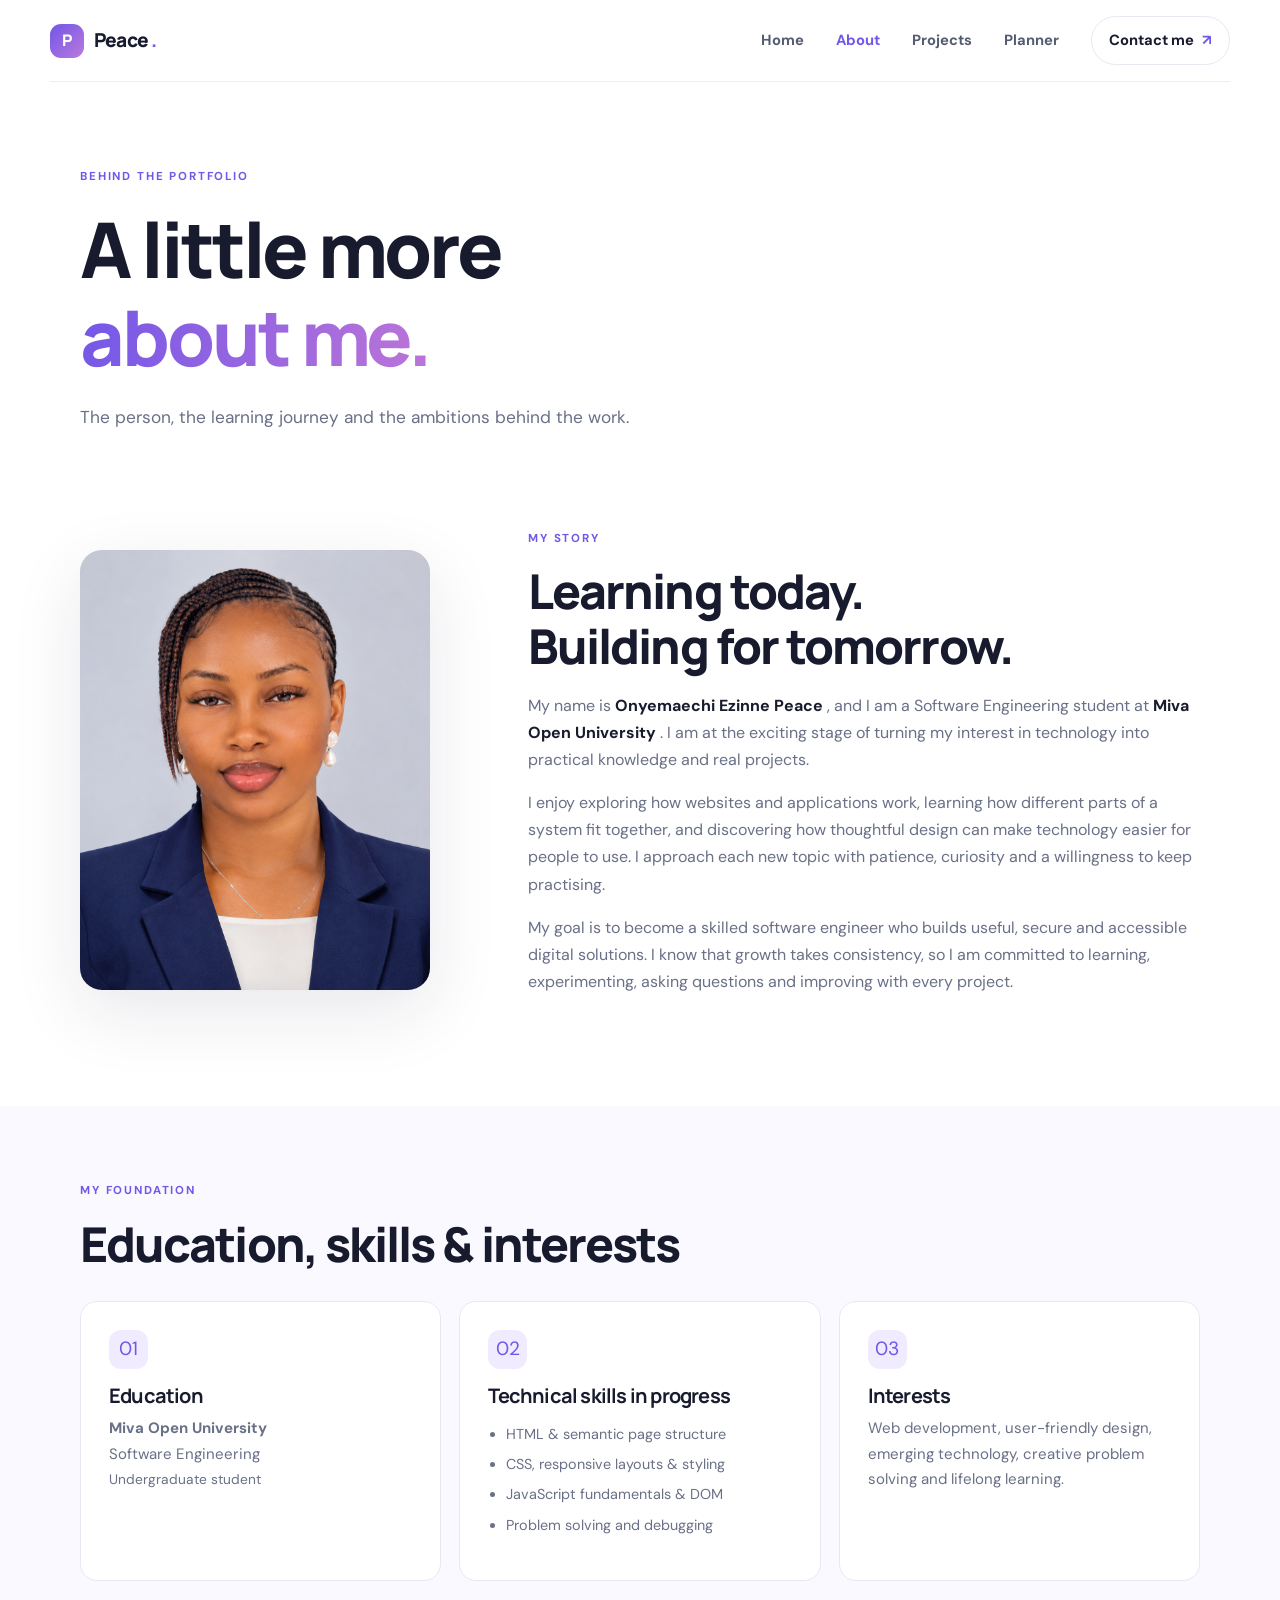
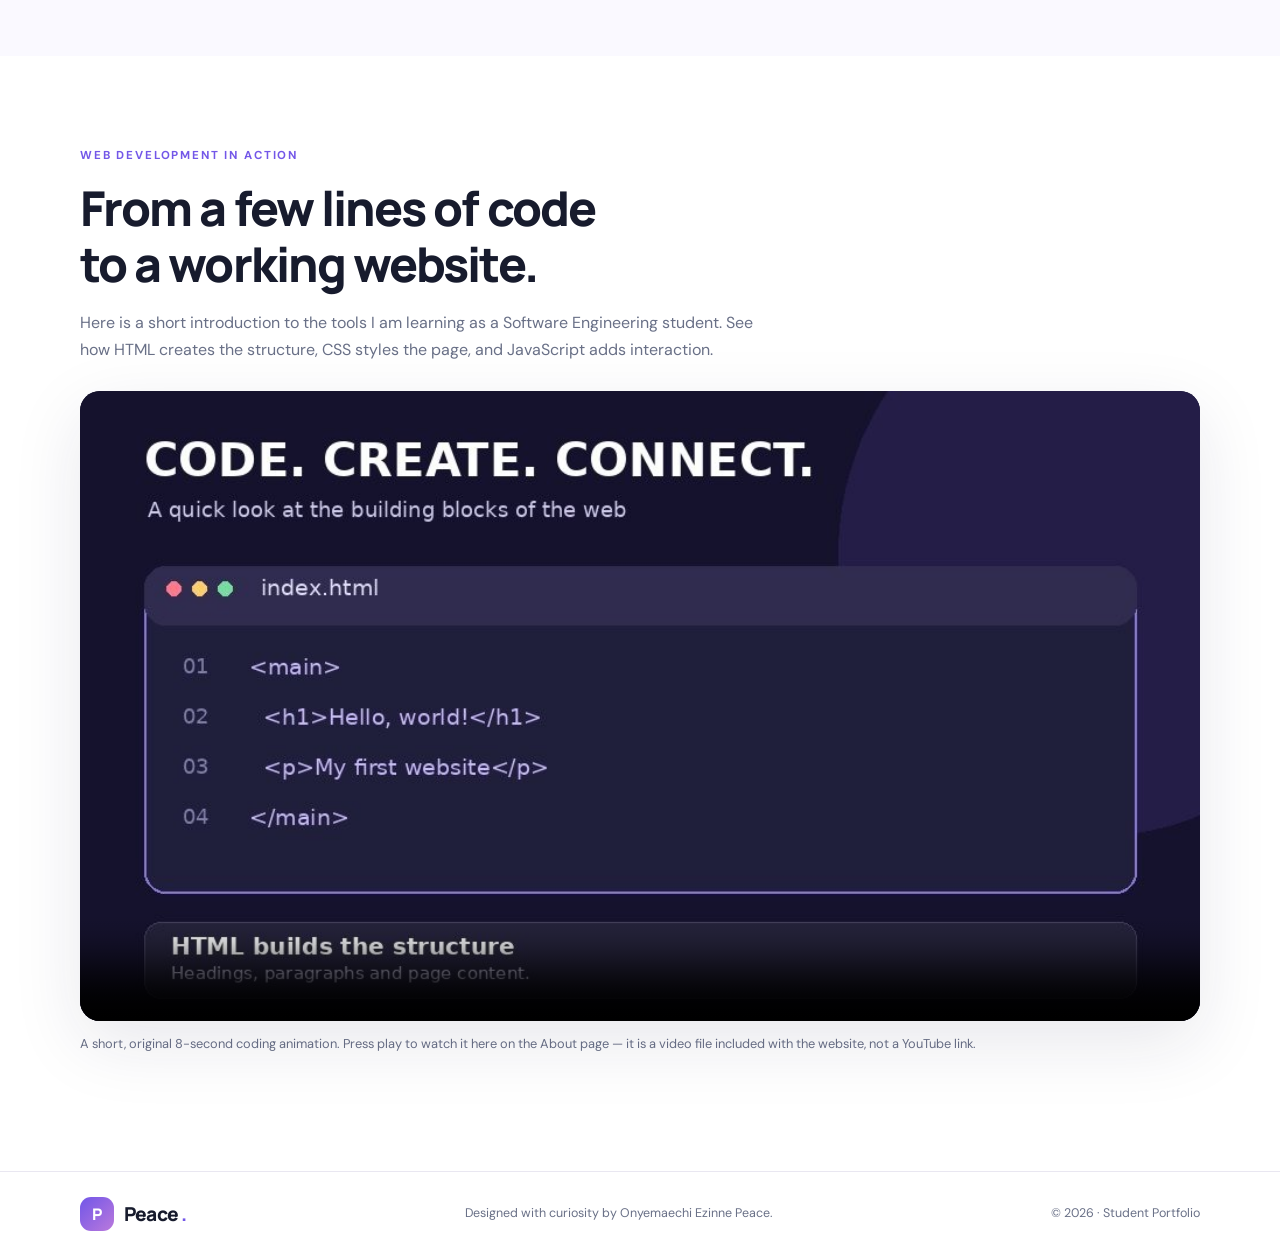
==== about.html @ 13950111 "first" ====
<!DOCTYPE html>
<html lang="en">
 <head>
  <meta charset="utf-8"/>
  <meta content="width=device-width, initial-scale=1.0" name="viewport"/>
  <meta content="Learn about Onyemaechi Ezinne Peace, her education, skills and goals." name="description"/>
  <title>
   About | Onyemaechi Ezinne Peace
  </title>
  <link href="https://fonts.googleapis.com" rel="preconnect"/>
  <link crossorigin="" href="https://fonts.gstatic.com" rel="preconnect"/>
  <link href="https://fonts.googleapis.com/css2?family=DM+Sans:wght@400;500;600;700&amp;family=Manrope:wght@400;500;600;700;800&amp;display=swap" rel="stylesheet"/>
  <link href="css/style.css" rel="stylesheet"/>
  <script defer="" src="js/main.js">
  </script>
 </head>
 <body>
  <header class="site-header">
   <a class="brand" href="index.html">
    <span class="brand-mark">
     P
    </span>
    <span>
     Peace
     <span class="brand-dot">
      .
     </span>
    </span>
   </a>
   <button aria-expanded="false" aria-label="Open navigation" class="menu-toggle">
    ☰
   </button>
   <nav aria-label="Main navigation" class="nav-links">
    <a href="index.html">
     Home
    </a>
    <a class="active" href="about.html">
     About
    </a>
    <a href="projects.html">
     Projects
    </a>
    <a href="planner.html">
     Planner
    </a>
    <a class="nav-cta" href="contact.html">
     Contact me
     <span>
      &nearrow;
     </span>
    </a>
   </nav>
  </header>
  <main>
   <section class="page-hero section-wrap">
    <p class="eyebrow">
     BEHIND THE PORTFOLIO
    </p>
    <h1>
     A little more
     <br/>
     <span class="gradient-text">
      about me.
     </span>
    </h1>
    <p class="page-lead">
     The person, the learning journey and the ambitions behind the work.
    </p>
   </section>
   <section class="section-wrap about-layout">
    <div class="about-photo">
     <img alt="Onyemaechi Ezinne Peace" src="assets/onyemaechi-ezinne-peace.png"/>
    </div>
    <div class="about-copy">
     <p class="eyebrow">
      MY STORY
     </p>
     <h2>
      Learning today.
      <br/>
      Building for tomorrow.
     </h2>
     <p>
      My name is
      <strong>
       Onyemaechi Ezinne Peace
      </strong>
      , and I am a Software Engineering student at
      <strong>
       Miva Open University
      </strong>
      . I am at the exciting stage of turning my interest in technology into practical knowledge and real projects.
     </p>
     <p>
      I enjoy exploring how websites and applications work, learning how different parts of a system fit together, and discovering how thoughtful design can make technology easier for people to use. I approach each new topic with patience, curiosity and a willingness to keep practising.
     </p>
     <p>
      My goal is to become a skilled software engineer who builds useful, secure and accessible digital solutions. I know that growth takes consistency, so I am committed to learning, experimenting, asking questions and improving with every project.
     </p>
    </div>
   </section>
   <section class="soft-section">
    <div class="section-wrap">
     <div class="section-heading">
      <div>
       <p class="eyebrow">
        MY FOUNDATION
       </p>
       <h2>
        Education, skills &amp; interests
       </h2>
      </div>
     </div>
     <div class="about-cards">
      <article class="feature-card">
       <span class="feature-icon">
        01
       </span>
       <h3>
        Education
       </h3>
       <p>
        <strong>
         Miva Open University
        </strong>
        <br/>
        Software Engineering
        <br/>
        <span class="muted">
         Undergraduate student
        </span>
       </p>
      </article>
      <article class="feature-card">
       <span class="feature-icon">
        02
       </span>
       <h3>
        Technical skills in progress
       </h3>
       <ul class="clean-list">
        <li>
         HTML &amp; semantic page structure
        </li>
        <li>
         CSS, responsive layouts &amp; styling
        </li>
        <li>
         JavaScript fundamentals &amp; DOM
        </li>
        <li>
         Problem solving and debugging
        </li>
       </ul>
      </article>
      <article class="feature-card">
       <span class="feature-icon">
        03
       </span>
       <h3>
        Interests
       </h3>
       <p>
        Web development, user-friendly design, emerging technology, creative problem solving and lifelong learning.
       </p>
      </article>
     </div>
    </div>
   </section>
   <section class="section-wrap video-section">
    <div class="video-heading">
     <p class="eyebrow">
      WEB DEVELOPMENT IN ACTION
     </p>
     <h2>
      From a few lines of code
      <br/>
      to a working website.
     </h2>
     <p>
      Here is a short introduction to the tools I am learning as a Software Engineering student. See how HTML creates the structure, CSS styles the page, and JavaScript adds interaction.
     </p>
    </div>
    <div class="video-frame">
     <video aria-label="Short animated introduction to web development and coding" controls="" playsinline="" poster="assets/web-development-video-poster.jpg" preload="metadata">
      <source src="assets/web-development-coding.mp4" type="video/mp4"/>
      Your browser does not support HTML5 video.
     </video>
    </div>
    <p class="video-caption">
     A short, original 8-second coding animation. Press play to watch it here on the About page &mdash; it is a video file included with the website, not a YouTube link.
    </p>
   </section>
  </main>
  <footer class="site-footer">
   <div class="section-wrap footer-inner">
    <a class="brand" href="index.html">
     <span class="brand-mark">
      P
     </span>
     <span>
      Peace
      <span class="brand-dot">
       .
      </span>
     </span>
    </a>
    <p>
     Designed with curiosity by Onyemaechi Ezinne Peace.
    </p>
    <span>
     &copy;
     <span data-year="">
     </span>
     &middot; Student Portfolio
    </span>
   </div>
  </footer>
 </body>
</html>
---- css/style.css ----
:root {
  --ink:#171b2d;
  --muted:#697087;
  --purple:#7357e8;
  --pink:#d58ce9;
  --pale:#f5f3ff;
  --line:#e9e7f1;
  --white:#fff;
  --navy:#202747;
  --shadow:0 22px 70px rgba(31,30,70,.10)
}
* {
  box-sizing:border-box
}
html {
  scroll-behavior:smooth
}
body {
  margin:0;
  color:var(--ink);
  font-family:"DM Sans",sans-serif;
  background:#fff;
  line-height:1.7
}
h1,h2,h3,.brand {
  font-family:"Manrope",sans-serif;
  line-height:1.15;
  letter-spacing:-.04em
}
h1 {
  font-size:clamp(3rem,7vw,5.8rem);
  font-weight:800;
  margin:18px 0 22px
}
h2 {
  font-size:clamp(2rem,4vw,3rem);
  font-weight:800;
  margin:8px 0 18px
}
h3 {
  font-size:1.25rem;
  margin:15px 0 9px
}
p {
  margin:0 0 16px
}
.section-wrap {
  width:min(1120px,calc(100% - 48px));
  margin-inline:auto
}
.site-header {
  height:82px;
  display:flex;
  align-items:center;
  justify-content:space-between;
  width:min(1180px,calc(100% - 48px));
  margin:auto;
  border-bottom:1px solid #f0eef5;
  position:relative;
  z-index:5
}
.brand {
  display:flex;
  align-items:center;
  gap:10px;
  text-decoration:none;
  color:var(--ink);
  font-size:1.2rem;
  font-weight:800
}
.brand-mark {
  width:34px;
  height:34px;
  border-radius:11px;
  background:linear-gradient(135deg,#7156e8,#ba79dc);
  display:grid;
  place-items:center;
  color:white;
  font-size:1rem
}
.brand-dot {
  color:var(--purple)
}
.nav-links {
  display:flex;
  align-items:center;
  gap:32px
}
.nav-links a,.text-link {
  font-size:.92rem;
  font-weight:700;
  color:#555c71;
  text-decoration:none;
  transition:.2s
}
.nav-links a:hover,.nav-links a.active,.text-link:hover {
  color:var(--purple)
}
.nav-links .nav-cta {
  padding:11px 17px;
  border:1px solid var(--line);
  border-radius:30px;
  color:var(--ink)
}
.nav-cta span {
  color:var(--purple);
  padding-left:5px
}
.menu-toggle {
  display:none;
  border:0;
  background:none;
  font-size:1.5rem;
  color:var(--ink)
}
.eyebrow {
  font-size:.72rem;
  letter-spacing:.16em;
  font-weight:700;
  color:var(--purple);
  margin-bottom:15px
}
.status-dot {
  display:inline-block;
  width:7px;
  height:7px;
  border-radius:50%;
  background:#5fc69b;
  margin:0 8px 1px 0
}
.gradient-text {
  background:linear-gradient(100deg,#7357e8,#bd75d7);
  -webkit-background-clip:text;
  background-clip:text;
  color:transparent
}
.hero {
  min-height:650px;
  display:grid;
  grid-template-columns:1.05fr .95fr;
  align-items:center;
  gap:55px;
  padding-top:45px;
  padding-bottom:65px
}
.hero-lead {
  font-size:1.13rem;
  color:var(--muted);
  max-width:570px;
  line-height:1.85
}
.hero-lead strong {
  color:var(--ink)
}
.hero-actions {
  display:flex;
  align-items:center;
  gap:28px;
  margin:30px 0 45px
}
.button {
  display:inline-flex;
  align-items:center;
  justify-content:center;
  gap:16px;
  padding:14px 22px;
  border-radius:10px;
  text-decoration:none;
  font:700 .92rem "DM Sans",sans-serif;
  border:0;
  cursor:pointer;
  transition:transform .2s,box-shadow .2s
}
.button:hover {
  transform:translateY(-2px);
  box-shadow:0 10px 25px #7357e833
}
.button-primary {
  background:var(--purple);
  color:white
}
.button-light {
  background:white;
  color:var(--purple)
}
.hero-meta {
  display:flex;
  gap:35px
}
.hero-meta div {
  display:flex;
  flex-direction:column
}
.hero-meta strong {
  font:800 1.15rem "Manrope";
  color:var(--ink)
}
.hero-meta span {
  font-size:.76rem;
  color:var(--muted)
}
.hero-visual {
  height:500px;
  position:relative;
  display:grid;
  place-items:center
}
.portrait-frame {
  width:min(390px,78%);
  height:450px;
  border-radius:48% 48% 28px 28px;
  overflow:hidden;
  position:relative;
  z-index:1;
  background:#e8e9f2;
  box-shadow:var(--shadow)
}
.portrait-frame img {
  width:100%;
  height:100%;
  object-fit:cover;
  object-position:center top
}
.orbit {
  position:absolute;
  border:1px solid #e9e3ff;
  border-radius:50%;
  transform:rotate(-25deg)
}
.orbit-one {
  width:490px;
  height:350px
}
.orbit-two {
  width:540px;
  height:410px;
  transform:rotate(35deg)
}
.floating-note {
  position:absolute;
  z-index:2;
  display:flex;
  align-items:center;
  gap:12px;
  background:white;
  border:1px solid var(--line);
  padding:13px 17px;
  border-radius:14px;
  box-shadow:var(--shadow)
}
.note-top {
  top:65px;
  left:0
}
.note-bottom {
  right:-10px;
  bottom:65px
}
.floating-note b,.floating-note small {
  display:block
}
.floating-note b {
  font-size:.82rem
}
.floating-note small {
  font-size:.69rem;
  color:var(--muted)
}
.note-icon,.feature-icon {
  width:39px;
  height:39px;
  border-radius:12px;
  display:grid;
  place-items:center;
  background:#f0ebff;
  color:var(--purple);
  font-size:1.2rem
}
.note-icon.purple {
  background:#fceefa;
  color:#b45bc9
}
.intro-band {
  background:var(--pale);
  padding:75px 0
}
.intro-inner {
  max-width:790px;
  text-align:center
}
.intro-inner h2 {
  font-size:clamp(2rem,4.5vw,3.4rem)
}
.intro-inner>p:last-child {
  max-width:660px;
  margin:0 auto;
  color:var(--muted)
}
.home-grid-section {
  padding-top:90px;
  padding-bottom:100px
}
.section-heading {
  display:flex;
  align-items:end;
  justify-content:space-between;
  margin-bottom:30px
}
.section-heading h2 {
  margin-bottom:0
}
.feature-grid,.about-cards {
  display:grid;
  grid-template-columns:repeat(3,1fr);
  gap:18px
}
.feature-card {
  padding:28px;
  border:1px solid var(--line);
  border-radius:17px;
  background:white;
  transition:.25s
}
.feature-card:hover,.project-card:hover {
  transform:translateY(-5px);
  box-shadow:var(--shadow)
}
.feature-card p {
  color:var(--muted);
  font-size:.94rem;
  margin-bottom:0
}
.closing-cta {
  background:linear-gradient(110deg,#292c52,#483d83);
  color:white;
  padding:62px 0
}
.cta-inner {
  display:flex;
  justify-content:space-between;
  align-items:center
}
.cta-inner h2 {
  margin:0 0 10px
}
.cta-inner p:last-child {
  color:#d5d3e8;
  margin:0
}
.cta-inner .eyebrow {
  color:#c7b9ff
}
.site-footer {
  border-top:1px solid var(--line);
  padding:25px 0
}
.footer-inner {
  display:flex;
  align-items:center;
  justify-content:space-between;
  gap:20px
}
.footer-inner p,.footer-inner>span {
  font-size:.78rem;
  color:var(--muted);
  margin:0
}
.page-hero {
  padding-top:85px;
  padding-bottom:55px
}
.page-hero h1 {
  font-size:clamp(3.1rem,6vw,5rem)
}
.page-lead {
  max-width:650px;
  color:var(--muted);
  font-size:1.08rem
}
.about-layout {
  display:grid;
  grid-template-columns:.72fr 1.28fr;
  gap:70px;
  align-items:center;
  padding:25px 0 95px
}
.about-photo {
  height:440px;
  max-width:350px;
  border-radius:22px;
  overflow:hidden;
  background:#eef0f8;
  box-shadow:var(--shadow)
}
.about-photo img {
  width:100%;
  height:100%;
  object-fit:cover;
  object-position:top
}
.about-copy p:not(.eyebrow) {
  color:var(--muted)
}
.about-copy strong {
  color:var(--ink)
}
.soft-section {
  background:#faf9ff;
  padding:75px 0
}
.clean-list {
  padding-left:18px;
  color:var(--muted);
  font-size:.9rem
}
.clean-list li {
  margin:6px 0
}
.muted {
  color:var(--muted);
  font-size:.86rem
}
.video-section {
  padding-top:90px;
  padding-bottom:100px
}
.video-heading {
  max-width:690px;
  margin-bottom:28px
}
.video-heading p:last-child {
  color:var(--muted)
}
.video-frame {
  position:relative;
  aspect-ratio:16/9;
  width:100%;
  overflow:hidden;
  border-radius:20px;
  background:#15152b;
  box-shadow:var(--shadow)
}
.video-frame video {
  position:absolute;
  inset:0;
  width:100%;
  height:100%;
  border:0;
  object-fit:cover;
  background:#15152b
}
.video-caption {
  font-size:.8rem;
  color:var(--muted);
  margin-top:12px
}
.projects-grid {
  display:grid;
  grid-template-columns:repeat(2,1fr);
  gap:25px;
  padding-bottom:55px
}
.project-card {
  border:1px solid var(--line);
  border-radius:18px;
  overflow:hidden;
  transition:.25s
}
.project-art {
  height:245px;
  padding:25px;
  display:grid;
  place-items:center;
  overflow:hidden
}
.art-dashboard {
  background:#eae8ff
}
.mock-top {
  width:85%;
  height:25px;
  background:white;
  border-radius:7px 7px 0 0;
  display:flex;
  align-items:center;
  gap:5px;
  padding:0 10px;
  font-size:.55rem;
  color:#777
}
.mock-top i,.browser-bar i,.code-head i {
  width:6px;
  height:6px;
  border-radius:50%;
  background:#d5c9ff
}
.mock-top b {
  margin-left:auto;
  letter-spacing:.12em
}
.mock-dash {
  width:85%;
  height:155px;
  background:white;
  display:flex;
  gap:12px;
  padding:14px
}
.mock-side {
  width:23%;
  background:#eeeaff;
  border-radius:5px
}
.mock-content {
  flex:1
}
.mock-content>span {
  display:inline-block;
  width:43%;
  height:28px;
  background:#f3f1fb;
  border-radius:5px;
  margin:0 5px 10px 0
}
.mock-bars {
  height:65px;
  display:flex;
  align-items:end;
  gap:9px;
  background:#faf9ff;
  padding:8px
}
.mock-bars i {
  width:16%;
  background:#9b85ef;
  border-radius:4px 4px 0 0;
  height:45%
}
.mock-bars i:nth-child(2) {
  height:80%
}
.mock-bars i:nth-child(3) {
  height:60%
}
.mock-bars i:nth-child(4) {
  height:95%
}
.art-web {
  background:#dceeea
}
.browser-bar {
  width:85%;
  height:20px;
  background:#fff;
  border-radius:6px 6px 0 0;
  padding:7px;
  display:flex;
  gap:5px
}
.browser-bar i {
  background:#a6c7be
}
.web-preview {
  width:85%;
  height:160px;
  background:linear-gradient(120deg,#214e4c,#55978a);
  padding:25px;
  color:white;
  position:relative
}
.web-preview b {
  font:800 1.55rem "Manrope";
  line-height:1.1
}
.web-preview span {
  display:block;
  width:85px;
  height:7px;
  background:#e3c58d;
  margin-top:15px;
  border-radius:5px
}
.web-preview div {
  position:absolute;
  right:20px;
  bottom:15px;
  width:70px;
  height:90px;
  border-radius:45px 45px 8px 8px;
  background:#c4d8cb
}
.art-code {
  background:#24233e
}
.code-window {
  width:90%;
  background:#151629;
  border-radius:10px;
  box-shadow:0 15px 30px #1114;
  overflow:hidden
}
.code-head {
  height:30px;
  background:#30304e;
  display:flex;
  align-items:center;
  gap:6px;
  padding:0 12px
}
.code-head i {
  background:#e78d9b
}
.code-head span {
  font-size:.6rem;
  color:#c7c5df;
  margin-left:10px
}
.code-lines {
  padding:25px;
  color:#e1defe;
  font: .9rem/2 monospace
}
.code-lines b {
  color:#d69cf0
}
.code-lines em {
  color:#a8d8b8;
  font-style:normal
}
.code-lines strong {
  color:#8fc8f0
}
.code-lines i {
  color:#f0c987;
  font-style:normal
}
.code-lines small {
  color:#8585a6
}
.project-info {
  padding:25px
}
.project-number {
  font-size:.68rem;
  letter-spacing:.14em;
  color:var(--purple);
  font-weight:700
}
.project-info h2 {
  font-size:1.55rem;
  margin:8px 0 12px
}
.project-info>p:not(.project-number) {
  color:var(--muted);
  font-size:.92rem
}
.tag-row {
  display:flex;
  flex-wrap:wrap;
  gap:8px;
  margin:18px 0
}
.tag-row span {
  background:#f2efff;
  color:#6653bd;
  border-radius:30px;
  padding:5px 10px;
  font-size:.7rem;
  font-weight:700
}
.project-note {
  display:flex;
  gap:15px;
  align-items:center;
  background:#faf9ff;
  border-radius:15px;
  padding:22px;
  margin-bottom:90px
}
.project-note p {
  margin:0;
  color:var(--muted);
  font-size:.9rem
}
.project-note strong {
  color:var(--ink)
}
.planner-wrap {
  padding:10px 0 100px
}
.planner-panel {
  max-width:850px;
  margin:auto;
  padding:35px;
  border:1px solid var(--line);
  border-radius:20px;
  box-shadow:var(--shadow)
}
.planner-top {
  display:flex;
  justify-content:space-between;
  align-items:center
}
.planner-top h2 {
  font-size:1.8rem;
  margin:5px 0
}
.planner-top p {
  margin-bottom:0
}
.task-count {
  width:65px;
  height:65px;
  border-radius:18px;
  background:var(--pale);
  display:grid;
  place-content:center;
  text-align:center
}
.task-count strong {
  font:800 1.3rem "Manrope"
}
.task-count span {
  font-size:.65rem;
  color:var(--muted)
}
.task-form {
  display:grid;
  grid-template-columns:1fr 150px auto;
  gap:10px;
  margin:30px 0 22px
}
.task-form input,.field input,.field textarea {
  width:100%;
  border:1px solid #e4e2ed;
  border-radius:9px;
  padding:13px 14px;
  font:inherit;
  font-size:.9rem;
  outline:none;
  background:white
}
.task-form input:focus,.field input:focus,.field textarea:focus {
  border-color:var(--purple);
  box-shadow:0 0 0 3px #7357e81c
}
.task-toolbar {
  display:flex;
  align-items:center;
  justify-content:space-between;
  border-bottom:1px solid var(--line);
  padding-bottom:13px
}
.filter-tabs {
  display:flex;
  gap:5px
}
.filter-btn,.subtle-button {
  border:0;
  background:none;
  padding:8px 12px;
  border-radius:7px;
  color:var(--muted);
  font:600 .82rem "DM Sans";
  cursor:pointer
}
.filter-btn.active {
  background:var(--pale);
  color:var(--purple)
}
.subtle-button {
  color:#8a6b9c
}
.task-list {
  list-style:none;
  padding:0;
  margin:10px 0
}
.task-item {
  display:flex;
  align-items:center;
  gap:12px;
  padding:15px 4px;
  border-bottom:1px solid #f0eef5
}
.task-check {
  width:19px;
  height:19px;
  accent-color:var(--purple)
}
.task-main {
  flex:1;
  min-width:0
}
.task-title {
  display:block;
  font-weight:600;
  overflow-wrap:anywhere
}
.task-date {
  font-size:.73rem;
  color:var(--muted)
}
.task-item.done .task-title {
  text-decoration:line-through;
  color:#a0a1ad
}
.delete-task {
  border:0;
  background:#fff1f2;
  color:#c45d6a;
  border-radius:8px;
  padding:7px 10px;
  cursor:pointer
}
.empty-state {
  text-align:center;
  color:var(--muted);
  padding:25px 0
}
.progress-area {
  margin-top:22px
}
.progress-label {
  display:flex;
  justify-content:space-between;
  font-size:.8rem;
  margin-bottom:9px
}
.progress-label strong {
  color:var(--purple)
}
.progress-track {
  height:8px;
  background:#f0eef7;
  border-radius:10px;
  overflow:hidden
}
.progress-track span {
  display:block;
  width:0;
  height:100%;
  background:linear-gradient(90deg,#7357e8,#c17bdb);
  border-radius:10px;
  transition:width .3s
}
.contact-layout {
  display:grid;
  grid-template-columns:.8fr 1.2fr;
  gap:80px;
  padding:20px 0 100px
}
.contact-aside h2 {
  font-size:2.4rem
}
.contact-aside>p:not(.eyebrow) {
  color:var(--muted)
}
.contact-detail {
  display:flex;
  gap:13px;
  align-items:center;
  margin-top:25px
}
.contact-detail>span {
  width:42px;
  height:42px;
  display:grid;
  place-items:center;
  border-radius:12px;
  background:var(--pale);
  color:var(--purple);
  font-size:1.1rem
}
.contact-detail small,.contact-detail strong {
  display:block
}
.contact-detail small {
  font-size:.65rem;
  letter-spacing:.13em;
  color:var(--muted)
}
.contact-detail strong {
  font-size:.9rem
}
.contact-form {
  padding:30px;
  border:1px solid var(--line);
  border-radius:17px;
  box-shadow:var(--shadow)
}
.form-row {
  display:grid;
  grid-template-columns:1fr 1fr;
  gap:15px
}
.field {
  margin-bottom:17px
}
.field label {
  display:block;
  font-size:.82rem;
  font-weight:700;
  margin-bottom:7px
}
.field textarea {
  resize:vertical
}
.field-error {
  display:block;
  color:#c84f62;
  font-size:.73rem;
  min-height:16px
}
.input-error {
  border-color:#d45c6c!important
}
.form-feedback {
  font-size:.78rem;
  color:var(--muted);
  margin:15px 0 0
}
.form-feedback.success {
  color:#26845d
}
.sr-only {
  position:absolute;
  width:1px;
  height:1px;
  padding:0;
  margin:-1px;
  overflow:hidden;
  clip:rect(0,0,0,0);
  white-space:nowrap;
  border:0
}
@media(max-width:800px) {
  .nav-links {
    gap:16px
  }
  .hero {
    gap:20px
  }
  .hero-visual {
    height:420px
  }
  .portrait-frame {
    height:380px
  }
  .note-top {
    left:-10px
  }
  .note-bottom {
    right:-5px
  }
  .about-layout {
    gap:35px
  }
  .contact-layout {
    gap:35px
  }
}
@media(max-width:650px) {
  .section-wrap,.site-header {
    width:min(100% - 34px,540px)
  }
  .site-header {
    height:70px
  }
  .menu-toggle {
    display:block
  }
  .nav-links {
    display:none;
    position:absolute;
    top:69px;
    left:0;
    right:0;
    padding:18px;
    background:white;
    border:1px solid var(--line);
    border-radius:0 0 14px 14px;
    box-shadow:var(--shadow);
    flex-direction:column;
    align-items:stretch;
    gap:5px
  }
  .nav-links.open {
    display:flex
  }
  .nav-links a {
    padding:9px 12px
  }
  .nav-links .nav-cta {
    border:0
  }
  .hero {
    grid-template-columns:1fr;
    padding-top:65px;
    gap:10px
  }
  .hero h1 {
    font-size:3.3rem
  }
  .hero-visual {
    height:420px;
    max-width:480px;
    width:100%;
    margin:auto
  }
  .portrait-frame {
    height:370px;
    width:72%
  }
  .orbit-one {
    width:90%;
    height:300px
  }
  .orbit-two {
    width:100%;
    height:350px
  }
  .note-top {
    top:40px
  }
  .note-bottom {
    bottom:35px
  }
  .hero-meta {
    gap:20px
  }
  .hero-meta span {
    font-size:.68rem
  }
  .intro-band {
    padding:60px 0
  }
  .home-grid-section {
    padding:65px 0
  }
  .section-heading {
    align-items:start;
    gap:15px;
    flex-direction:column
  }
  .feature-grid,.about-cards,.projects-grid {
    grid-template-columns:1fr
  }
  .cta-inner {
    align-items:start;
    gap:25px;
    flex-direction:column
  }
  .footer-inner {
    align-items:flex-start;
    flex-direction:column;
    gap:8px
  }
  .page-hero {
    padding-top:65px;
    padding-bottom:35px
  }
  .about-layout {
    grid-template-columns:1fr;
    padding-bottom:65px
  }
  .about-photo {
    height:380px;
    width:100%;
    max-width:400px;
    margin:auto
  }
  .soft-section {
    padding:60px 0
  }
  .video-section {
    padding:65px 0
  }
  .project-art {
    height:220px
  }
  .planner-panel {
    padding:22px 16px
  }
  .task-form {
    grid-template-columns:1fr 1fr
  }
  .task-form input:first-of-type {
    grid-column:1/-1
  }
  .task-form button {
    grid-column:1/-1
  }
  .task-toolbar {
    align-items:flex-start;
    gap:8px;
    flex-direction:column
  }
  .contact-layout {
    grid-template-columns:1fr;
    padding-bottom:65px
  }
  .contact-aside h2 {
    font-size:2rem
  }
  .contact-form {
    padding:20px 16px
  }
  .form-row {
    grid-template-columns:1fr;
    gap:0
  }
}
@media(prefers-reduced-motion:reduce) {
  *,*::before,*::after {
    scroll-behavior:auto!important;
    transition:none!important
  }
}
/* Projects page: photographic cards inspired by the supplied reference,
   while retaining the portfolio's existing purple colour palette. */
.projects-hero {
  padding-bottom:32px
}
.projects-hero h1 {
  font-family:Georgia,"Times New Roman",serif;
  font-weight:700;
  letter-spacing:-.045em;
  line-height:.98
}
.projects-hero h1 .gradient-text {
  font-style:italic
}
.projects-hero .page-lead {
  max-width:790px
}
.projects-grid {
  grid-template-columns:repeat(2,minmax(0,1fr));
  gap:26px;
  padding-bottom:42px;
  align-items:start
}
.project-card {
  background:#fff;
  border:1px solid var(--line);
  border-radius:17px;
  overflow:hidden;
  box-shadow:0 8px 26px rgba(31,30,70,.045);
  transition:transform .25s,box-shadow .25s
}
.project-card:hover {
  transform:translateY(-5px);
  box-shadow:var(--shadow)
}
.project-image {
  display:block;
  width:100%;
  height:235px;
  object-fit:cover;
  object-position:center
}
.project-info {
  padding:25px 27px 27px
}
.project-info h2 {
  font-family:Georgia,"Times New Roman",serif;
  font-size:1.7rem;
  font-weight:700;
  letter-spacing:-.025em;
  margin:8px 0 12px
}
.project-info>p:not(.project-number) {
  font-size:.94rem;
  line-height:1.75;
  color:var(--muted);
  min-height:5em
}
.project-number {
  color:var(--purple);
  font-size:.69rem;
  letter-spacing:.16em;
  font-weight:700;
  margin-bottom:8px
}
.tag-row {
  gap:9px;
  margin:19px 0 17px
}
.tag-row span {
  background:#f1edff;
  color:#6653bd;
  border:1px solid #e9e2ff;
  border-radius:30px;
  padding:7px 13px;
  font-size:.76rem;
  font-weight:500
}
.project-info .text-link {
  display:inline-flex;
  align-items:center;
  gap:7px;
  color:var(--purple);
  font-size:.88rem
}
.project-note {
  margin-bottom:85px
}
@media(max-width:650px) {
  .projects-grid {
    grid-template-columns:1fr;
    gap:22px
  }
  .projects-hero {
    padding-bottom:28px
  }
  .project-image {
    height:215px
  }
  .project-info {
    padding:22px
  }
  .project-info>p:not(.project-number) {
    min-height:0
  }
}
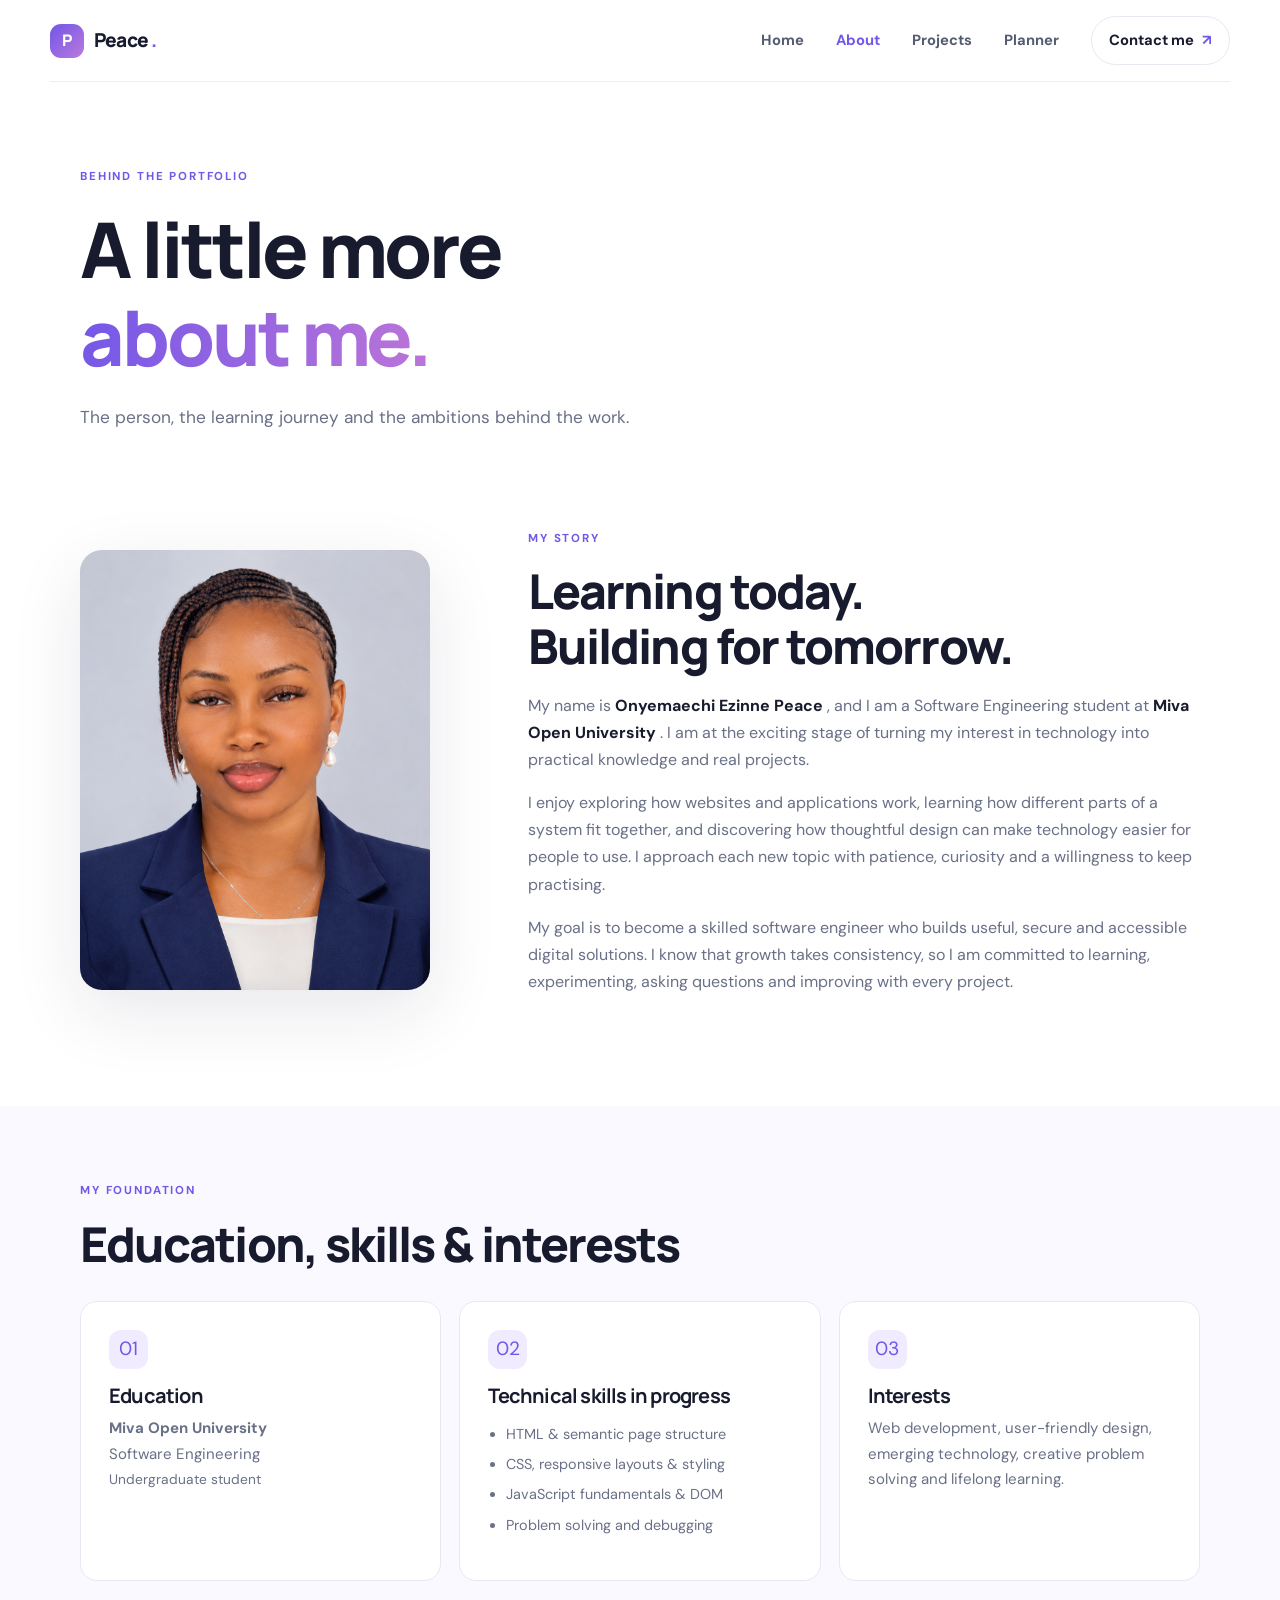
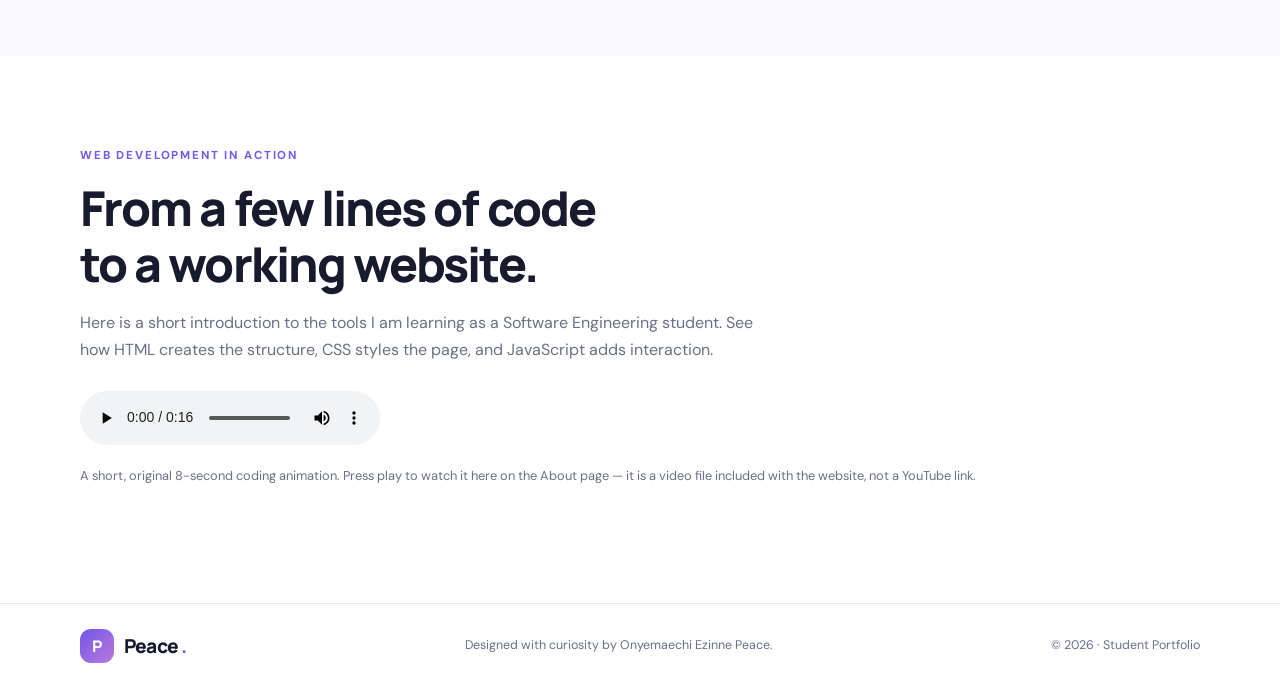
==== commit 27c67df9: "audio added" ====
--- a/about.html
+++ b/about.html
@@ -181,12 +181,16 @@
       Here is a short introduction to the tools I am learning as a Software Engineering student. See how HTML creates the structure, CSS styles the page, and JavaScript adds interaction.
      </p>
     </div>
-    <div class="video-frame">
+    <!-- <div class="video-frame">
      <video aria-label="Short animated introduction to web development and coding" controls="" playsinline="" poster="assets/web-development-video-poster.jpg" preload="metadata">
       <source src="assets/web-development-coding.mp4" type="video/mp4"/>
       Your browser does not support HTML5 video.
      </video>
-    </div>
+    </div> -->
+    <audio controls>
+  <source src="assets/my-audio.mp3" type="audio/mpeg">
+  Your browser does not support audio.
+</audio>
     <p class="video-caption">
      A short, original 8-second coding animation. Press play to watch it here on the About page &mdash; it is a video file included with the website, not a YouTube link.
     </p>
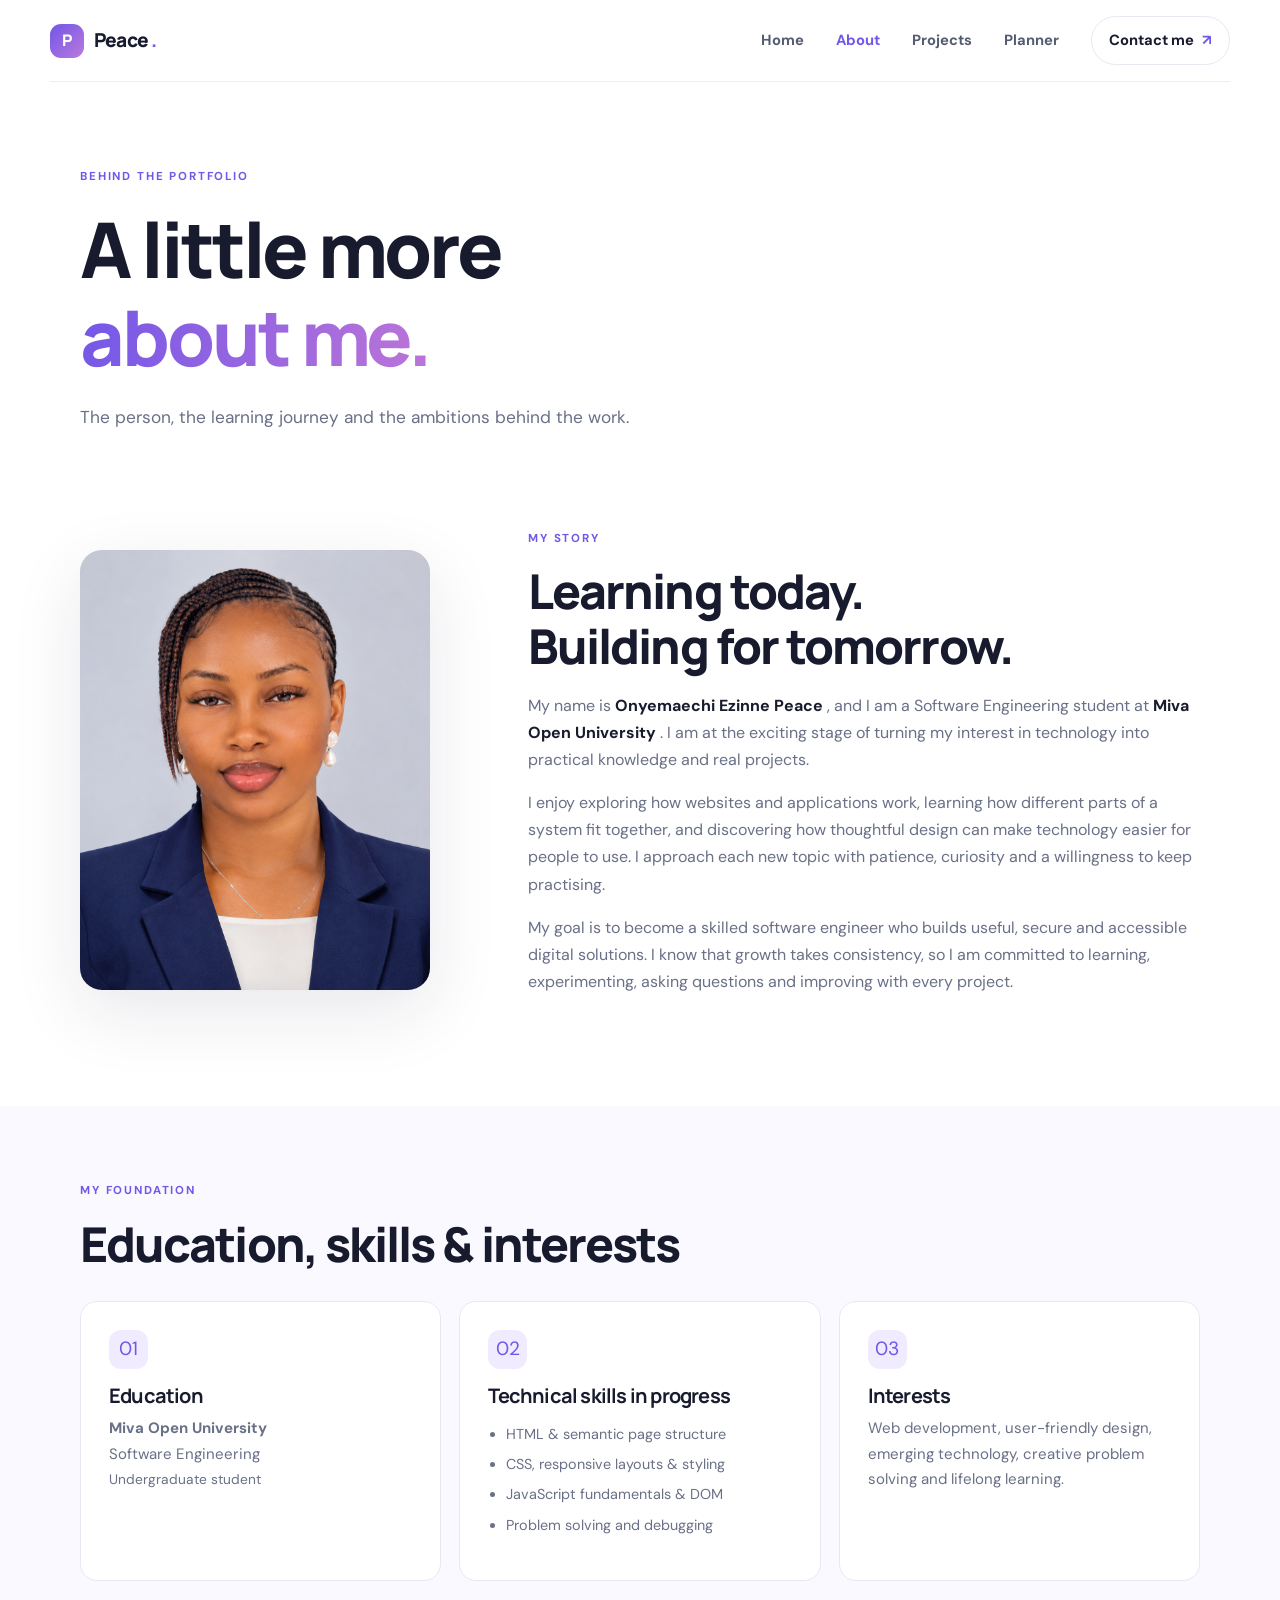
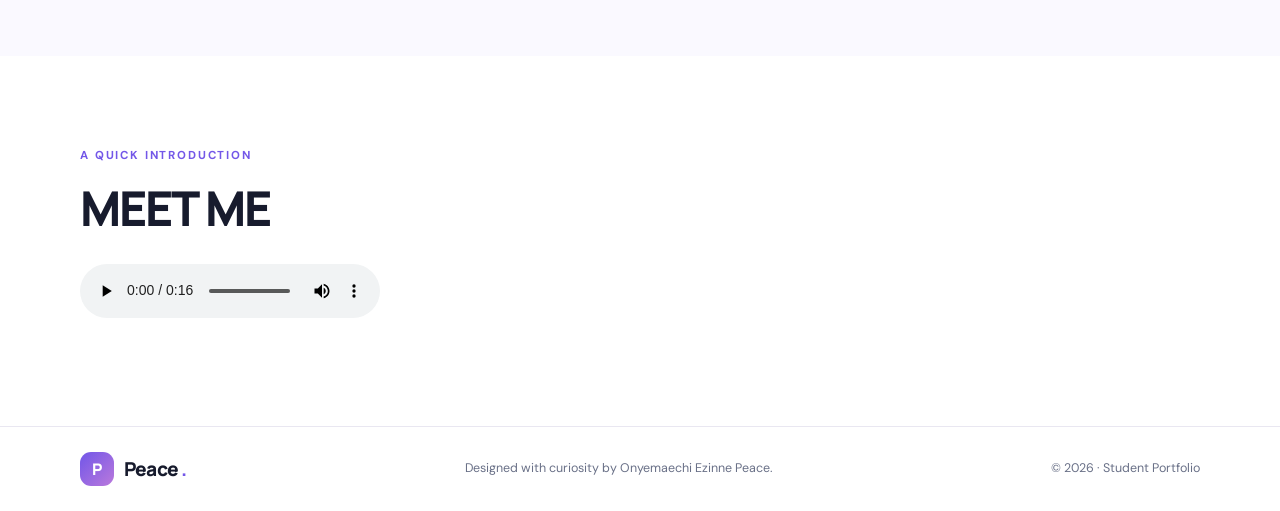
==== commit 7fcd673a: "about page update" ====
--- a/about.html
+++ b/about.html
@@ -170,16 +170,11 @@
    <section class="section-wrap video-section">
     <div class="video-heading">
      <p class="eyebrow">
-      WEB DEVELOPMENT IN ACTION
-     </p>
-     <h2>
-      From a few lines of code
-      <br/>
-      to a working website.
-     </h2>
-     <p>
-      Here is a short introduction to the tools I am learning as a Software Engineering student. See how HTML creates the structure, CSS styles the page, and JavaScript adds interaction.
-     </p>
+      A QUICK INTRODUCTION
+     </p>
+    <h2>
+      MEET ME
+      </h2>
     </div>
     <!-- <div class="video-frame">
      <video aria-label="Short animated introduction to web development and coding" controls="" playsinline="" poster="assets/web-development-video-poster.jpg" preload="metadata">
@@ -191,9 +186,7 @@
   <source src="assets/my-audio.mp3" type="audio/mpeg">
   Your browser does not support audio.
 </audio>
-    <p class="video-caption">
-     A short, original 8-second coding animation. Press play to watch it here on the About page &mdash; it is a video file included with the website, not a YouTube link.
-    </p>
+   
    </section>
   </main>
   <footer class="site-footer">
